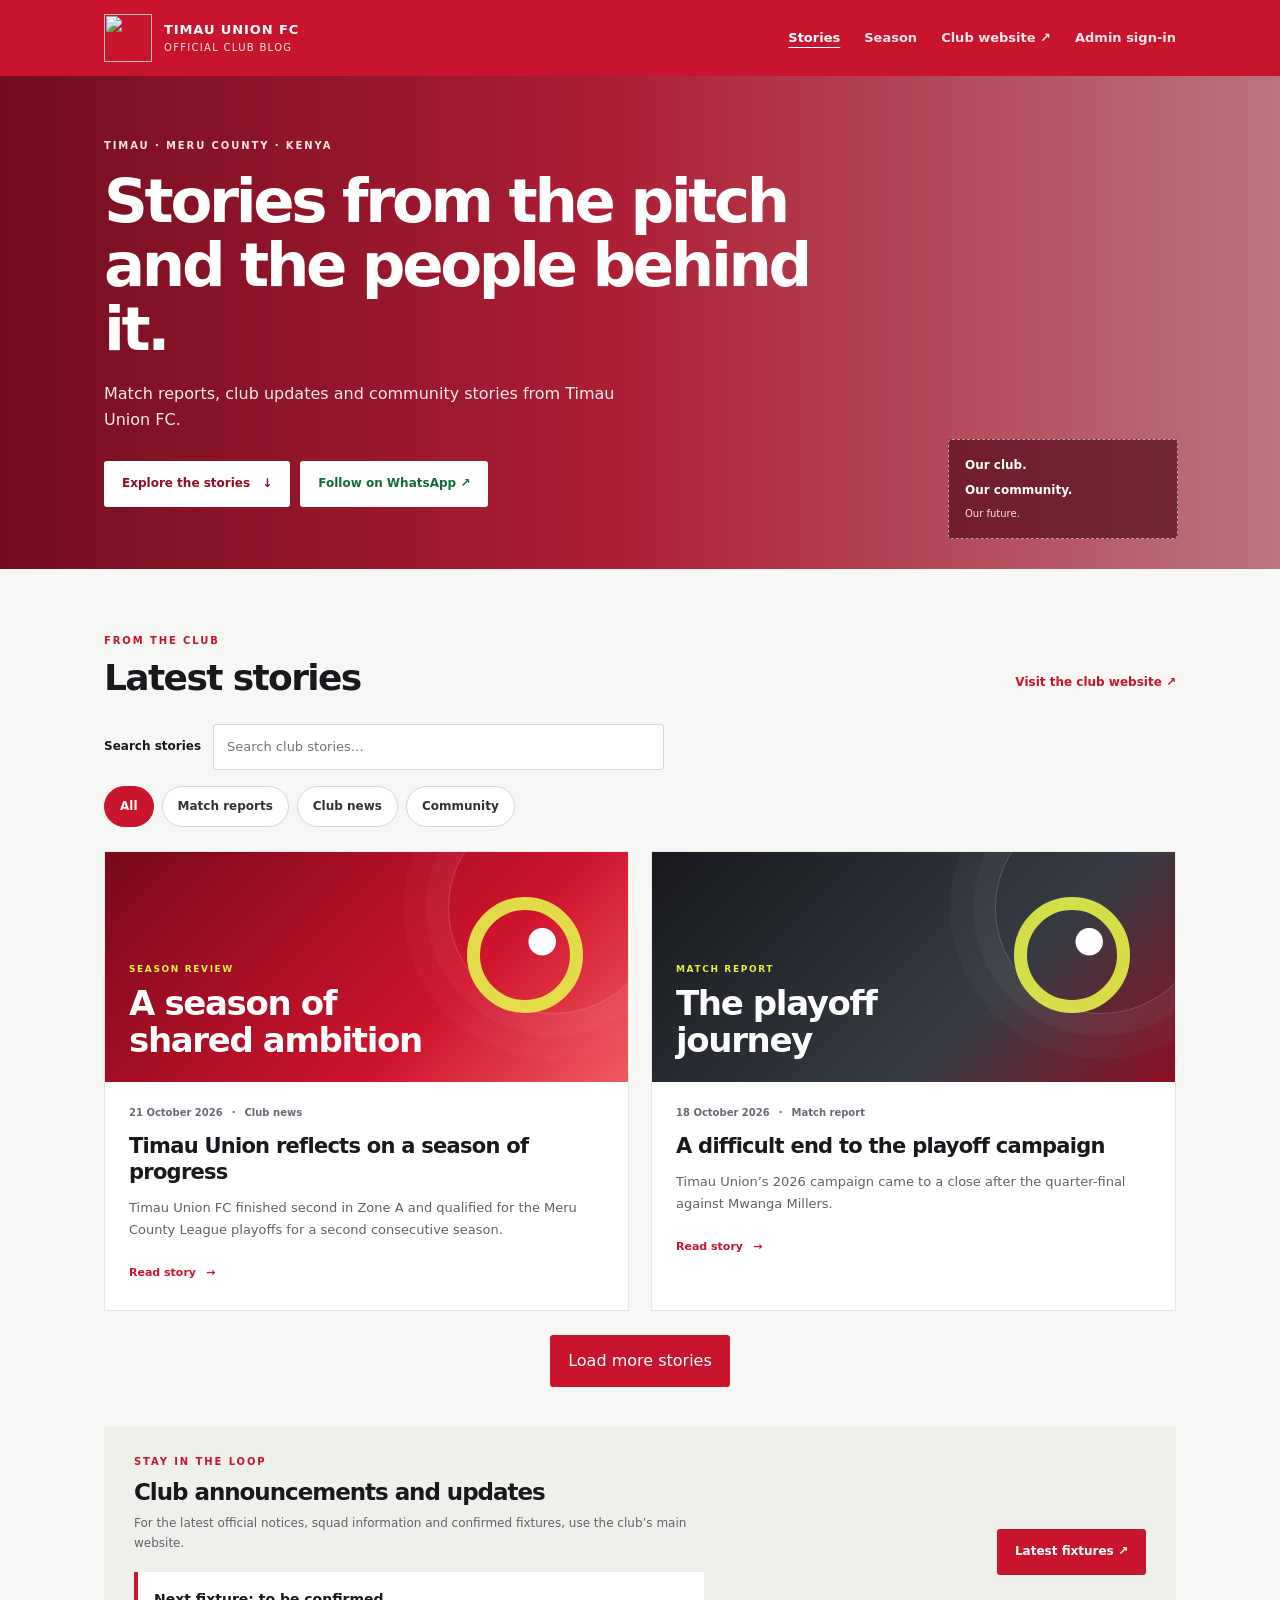
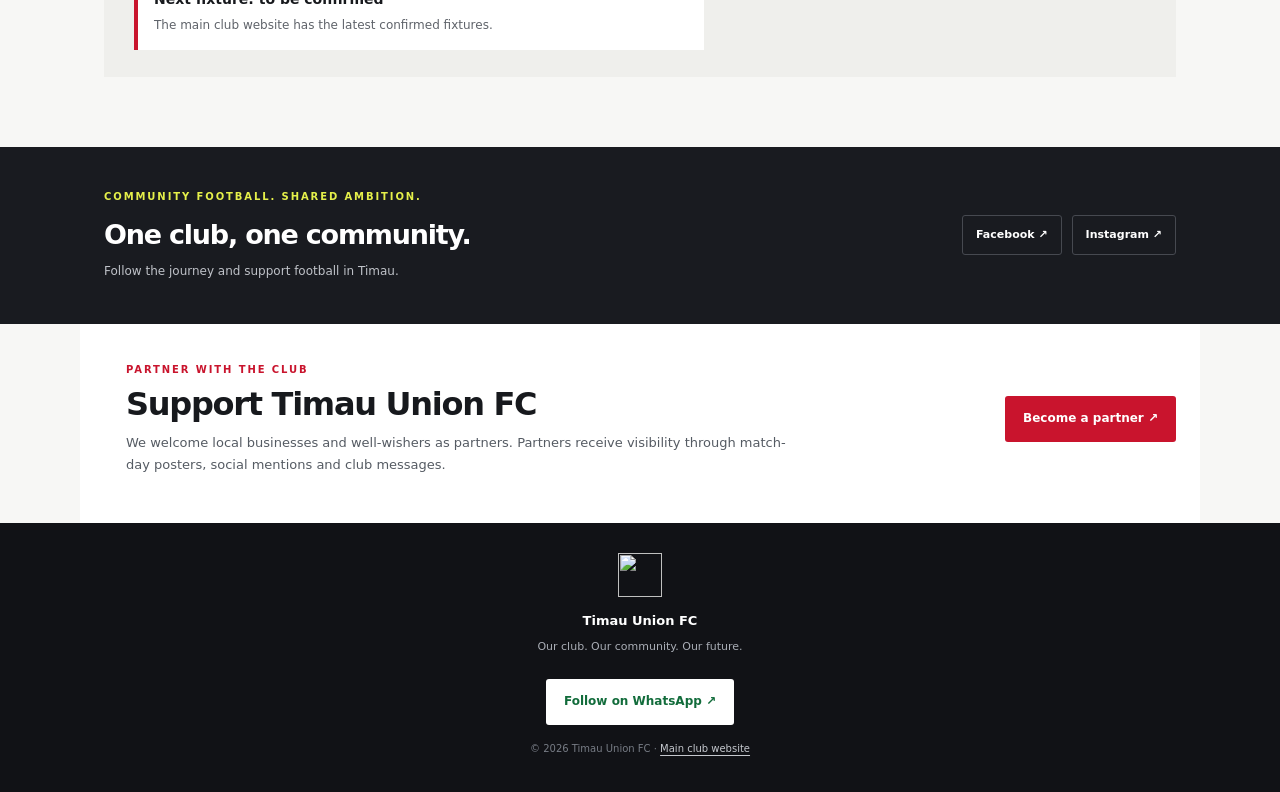
==== index.html @ 10370609 "Add dynamic partner image slot to blog homepage" ====
<!doctype html>
<html lang="en">
<head>
  <meta charset="utf-8">
  <meta name="viewport" content="width=device-width, initial-scale=1">
  <title>Timau Union FC Blog | Our Club. Our Community. Our Future.</title>
  <meta name="description" content="Official Timau Union FC stories, match reports, club news and community updates from Timau, Meru County, Kenya.">
  <meta name="theme-color" content="#c9142d">
  <link rel="canonical" href="https://blog.timauunionfc.co.ke/">
  <link rel="icon" href="https://timauunionfc.co.ke/assets/club-crest.svg" type="image/svg+xml">
  <link rel="stylesheet" href="/assets/styles.css">
  <link rel="stylesheet" href="/assets/blog-content.css">
  <meta property="og:type" content="website">
  <meta property="og:site_name" content="Timau Union FC Blog">
  <meta property="og:title" content="Timau Union FC Blog">
  <meta property="og:description" content="Club stories, match reports and community football from Timau.">
  <meta property="og:url" content="https://blog.timauunionfc.co.ke/">
  <meta property="og:image" content="https://timauunionfc.co.ke/assets/club-crest.svg">
  
  <meta name="twitter:card" content="summary_large_image">
  <meta name="twitter:title" content="Timau Union FC Blog">
  <meta name="twitter:description" content="Our club. Our community. Our future.">
  <meta name="twitter:image" content="https://timauunionfc.co.ke/assets/club-crest.svg">
</head>
<body>
  <a class="skip-link" href="#main">Skip to content</a>
  <header class="site-header">
    <div class="header-inner">
      <a class="brand" href="/" aria-label="Timau Union FC Blog home">
        <img src="https://timauunionfc.co.ke/assets/club-crest.svg" alt="" width="48" height="48">
        <span><strong>TIMAU UNION FC</strong><small>OFFICIAL CLUB BLOG</small></span>
      </a>
      <button class="menu-toggle" type="button" aria-expanded="false" aria-controls="primary-nav">Menu</button>
      <nav id="primary-nav" aria-label="Main navigation">
        <a class="active" href="/">Stories</a>
        <a href="https://timauunionfc.co.ke/season.html">Season</a>
        <a href="https://timauunionfc.co.ke/">Club website ↗</a>
        <a href="/admin.html">Admin sign-in</a>
      </nav>
    </div>
  </header>
  <main id="main">
    <section class="hero">
      <div class="hero-content">
        <p class="eyebrow">TIMAU · MERU COUNTY · KENYA</p>
        <h1>Stories from the pitch and the people behind it.</h1>
        <p class="hero-copy">Match reports, club updates and community stories from Timau Union FC.</p>
        <div class="hero-actions">
          <a class="button button-light" href="#latest-stories">Explore the stories <span aria-hidden="true">↓</span></a>
          <a class="button button-whatsapp" href="https://whatsapp.com/channel/0029VbEVNYh2975I1olyh23K" target="_blank" rel="noopener noreferrer">Follow on WhatsApp ↗</a>
        </div>
      </div>
      <div class="hero-photo-slot" id="hero-photo-slot" aria-label="Timau Union FC homepage photograph"><img id="hero-photo-image" alt="Timau Union FC" hidden><span class="hero-fallback-title">Our club.</span><strong class="hero-fallback-title">Our community.</strong><small class="hero-fallback-title">Our future.</small></div>
    </section>
    <section class="content-section" id="latest-stories">
      <div class="section-heading">
        <div><p class="eyebrow red">FROM THE CLUB</p><h2>Latest stories</h2></div>
        <a class="text-link" href="https://timauunionfc.co.ke/">Visit the club website ↗</a>
      </div>
      <div class="story-search"><label for="story-search">Search stories</label><input id="story-search" type="search" data-story-search placeholder="Search club stories…" autocomplete="off"></div>
      <div class="category-filters" role="group" aria-label="Filter stories by category">
        <button type="button" class="filter-button is-active" data-filter="all" aria-pressed="true">All</button>
        <button type="button" class="filter-button" data-filter="match-reports" aria-pressed="false">Match reports</button>
        <button type="button" class="filter-button" data-filter="club-news" aria-pressed="false">Club news</button>
        <button type="button" class="filter-button" data-filter="community" aria-pressed="false">Community</button>
      </div>
      <p class="filter-empty" hidden>No stories in this category yet.</p>
      <div class="story-grid" id="story-list">
        <article class="story-card featured" data-category="club-news">
          <a class="story-image image-red" href="/stories/season-2026-review/" aria-label="Read the 2026 season review"><span class="image-kicker">SEASON REVIEW</span><span class="image-title">A season of shared ambition</span><span class="image-ball" aria-hidden="true">●</span></a>
          <div class="story-body">
            <p class="story-meta"><time datetime="2026-10-21">21 October 2026</time><span>·</span> Club news</p>
            <h3><a href="/stories/season-2026-review/">Timau Union reflects on a season of progress</a></h3>
            <p>Timau Union FC finished second in Zone A and qualified for the Meru County League playoffs for a second consecutive season.</p>
            <a class="read-link" href="/stories/season-2026-review/">Read story <span aria-hidden="true">→</span></a>
          </div>
        </article>
        <article class="story-card" data-category="match-reports">
          <a class="story-image image-dark" href="/stories/playoff-quarter-final/" aria-label="Read the playoff quarter-final report"><span class="image-kicker">MATCH REPORT</span><span class="image-title">The playoff journey</span><span class="image-ball" aria-hidden="true">●</span></a>
          <div class="story-body">
            <p class="story-meta"><time datetime="2026-10-18">18 October 2026</time><span>·</span> Match report</p>
            <h3><a href="/stories/playoff-quarter-final/">A difficult end to the playoff campaign</a></h3>
            <p>Timau Union’s 2026 campaign came to a close after the quarter-final against Mwanga Millers.</p>
            <a class="read-link" href="/stories/playoff-quarter-final/">Read story <span aria-hidden="true">→</span></a>
          </div>
        </article>
      </div>
      <button class="button button-red load-more" id="load-more" type="button" hidden>Load more stories</button>
      <div class="updates-strip">
        <div><p class="eyebrow">STAY IN THE LOOP</p><h2>Club announcements and updates</h2><p>For the latest official notices, squad information and confirmed fixtures, use the club’s main website.</p><div class="fixture-card" id="next-fixture" aria-live="polite"><strong>Next fixture: to be confirmed</strong><p>Check the main club website for the latest fixtures.</p></div></div>
        <a class="button button-red" href="https://timauunionfc.co.ke/season.html">Latest fixtures ↗</a>
      </div>
    </section>
    <section class="club-banner">
      <div><p class="eyebrow">COMMUNITY FOOTBALL. SHARED AMBITION.</p><h2>One club, one community.</h2><p>Follow the journey and support football in Timau.</p></div>
      <div class="banner-links"><a href="https://www.facebook.com/timauunionfc" rel="noopener noreferrer" target="_blank">Facebook ↗</a><a href="https://www.instagram.com/timauunionfc/" rel="noopener noreferrer" target="_blank">Instagram ↗</a></div>
    </section>
    <section class="support-section" id="support">
      <div class="support-crest"><img id="partner-image" src="https://timauunionfc.co.ke/assets/club-crest.svg" alt="Timau Union FC partner image" width="96" height="96" loading="lazy" hidden></div>
      <div><p class="eyebrow red">PARTNER WITH THE CLUB</p><h2>Support Timau Union FC</h2><p>We welcome local businesses and well-wishers as partners. Partners receive visibility through match-day posters, social mentions and club messages.</p></div>
      <a class="button button-red" href="https://timauunionfc.co.ke/#sponsors">Become a partner ↗</a>
    </section>
  </main>
  <footer class="site-footer">
    <img class="footer-crest" src="https://timauunionfc.co.ke/assets/club-crest.svg" alt="" width="44" height="44" loading="lazy">
    <a class="footer-brand" href="https://timauunionfc.co.ke/">Timau Union FC</a>
    <p>Our club. Our community. Our future.</p>
    <a class="button button-whatsapp" href="https://whatsapp.com/channel/0029VbEVNYh2975I1olyh23K" target="_blank" rel="noopener noreferrer">Follow on WhatsApp ↗</a>
    <small>© <span id="year">2026</span> Timau Union FC · <a href="https://timauunionfc.co.ke/">Main club website</a></small>
  </footer>
  <script src="https://cdn.jsdelivr.net/npm/@supabase/supabase-js@2"></script>
  <script src="/assets/blog-config.js"></script>
  <script src="/assets/brand.js" defer></script>
  <script src="/assets/site.js" defer></script>
  <script src="/assets/blog-content.js" defer></script>
</body>
</html>
---- assets/styles.css ----
:root{--red:#c9142d;--red-dark:#930c20;--ink:#17191d;--muted:#666b75;--paper:#f7f7f5;--line:#e7e7e4;--white:#fff;--lime:#e5f04a;--max:1120px}
*{box-sizing:border-box}html{scroll-behavior:smooth}body{margin:0;background:var(--paper);color:var(--ink);font-family:Inter,system-ui,-apple-system,BlinkMacSystemFont,"Segoe UI",sans-serif;line-height:1.65}a{color:inherit}img{max-width:100%}.skip-link{position:absolute;left:-9999px;top:8px;background:#fff;padding:10px;z-index:99}.skip-link:focus{left:8px}.site-header{background:#fff;border-bottom:1px solid var(--line)}.header-inner{max-width:var(--max);margin:auto;padding:14px 24px;display:flex;align-items:center;justify-content:space-between;gap:24px}.brand{display:flex;align-items:center;gap:12px;text-decoration:none}.brand img{object-fit:contain}.brand span{display:grid;line-height:1.25}.brand strong{font-size:13px;letter-spacing:.07em}.brand small{font-size:10px;color:var(--muted);letter-spacing:.13em;margin-top:4px}.site-header nav{display:flex;align-items:center;gap:24px;font-size:13px;font-weight:700}.site-header nav a{text-decoration:none;color:#555b63}.site-header nav a:hover,.site-header nav a.active{color:var(--red)}.hero{position:relative;overflow:hidden;background:linear-gradient(115deg,#a90d24 0%,#cf142e 58%,#e3293e 100%);color:#fff;min-height:390px;display:flex;align-items:center}.hero-content{position:relative;z-index:2;width:min(var(--max),100%);margin:auto;padding:66px 24px}.eyebrow{font-size:10px;letter-spacing:.19em;font-weight:800;margin:0 0 14px}.hero .eyebrow{color:#ffe4e7}.hero h1{font-size:clamp(36px,6vw,64px);line-height:1.05;letter-spacing:-.055em;max-width:680px;margin:0;font-weight:900}.hero h1 span{color:var(--lime);display:block}.hero-copy{font-size:16px;color:#ffeaed;max-width:510px;margin:20px 0 28px}.button{display:inline-flex;align-items:center;justify-content:center;gap:12px;text-decoration:none;font-size:12px;font-weight:800;padding:13px 18px;border-radius:3px;transition:transform .15s,background .15s}.button:hover{transform:translateY(-2px)}.button-light{background:#fff;color:var(--red-dark)}.button-red{background:var(--red);color:#fff}.hero-mark{position:absolute;right:max(calc((100vw - var(--max))/2 + 20px),5vw);top:50%;transform:translateY(-50%);width:280px;height:280px;border:2px solid #ffffff22;border-radius:50%;display:grid;place-items:center;color:#ffffff18;font-size:150px;font-weight:900;letter-spacing:-.12em}.hero-mark:before,.hero-mark:after{content:"";position:absolute;border:1px solid #ffffff24;border-radius:50%;inset:22px}.hero-mark:after{inset:48px}.hero-mark i{position:absolute;width:34px;height:34px;border:8px solid var(--lime);border-radius:50%;right:38px;top:62px}.content-section{max-width:var(--max);margin:auto;padding:64px 24px 70px}.section-heading{display:flex;align-items:end;justify-content:space-between;gap:20px;margin-bottom:26px}.eyebrow.red{color:var(--red);margin-bottom:7px}.section-heading h2,.updates-strip h2,.club-banner h2{font-size:clamp(25px,3vw,36px);line-height:1.15;letter-spacing:-.045em;margin:0;font-weight:900}.text-link{font-size:12px;font-weight:800;text-decoration:none;color:var(--red);padding-bottom:5px}.story-grid{display:grid;grid-template-columns:1fr 1fr;gap:22px}.story-card{background:#fff;border:1px solid var(--line);min-width:0}.story-image{min-height:230px;display:flex;flex-direction:column;justify-content:flex-end;position:relative;overflow:hidden;padding:24px;color:#fff;text-decoration:none;background:#222}.image-red{background:linear-gradient(135deg,#79091b,#cf142e 65%,#f15a60)}.image-dark{background:linear-gradient(135deg,#17191d,#373b43 65%,#8d1024)}.story-image:before{content:"";position:absolute;width:210px;height:210px;border:1px solid #ffffff30;border-radius:50%;right:-32px;top:-50px;box-shadow:0 0 0 22px #ffffff08,0 0 0 45px #ffffff06}.story-image:after{content:"";position:absolute;width:90px;height:90px;border:13px solid var(--lime);border-radius:50%;right:45px;top:45px;opacity:.9}.image-kicker,.image-title{position:relative;z-index:1}.image-kicker{font-size:9px;letter-spacing:.18em;font-weight:900;color:var(--lime)}.image-title{font-size:clamp(22px,3vw,34px);font-weight:900;line-height:1.08;letter-spacing:-.04em;max-width:320px;margin-top:8px}.image-ball{position:absolute;right:70px;top:69px;z-index:2;color:#fff;font-size:36px;line-height:1}.story-body{padding:23px 24px 25px}.story-meta{display:flex;gap:9px;flex-wrap:wrap;color:var(--muted);font-size:10px;font-weight:700;margin:0 0 11px}.story-body h3{font-size:21px;line-height:1.25;letter-spacing:-.035em;margin:0 0 12px;font-weight:850}.story-body h3 a{text-decoration:none}.story-body h3 a:hover{color:var(--red)}.story-body>p:not(.story-meta){font-size:13px;color:#5d626b;margin:0 0 18px}.read-link{display:inline-flex;gap:10px;align-items:center;font-size:11px;color:var(--red);font-weight:900;text-decoration:none}.updates-strip{margin-top:40px;padding:27px 30px;background:#efefec;display:flex;justify-content:space-between;align-items:center;gap:24px}.updates-strip h2{font-size:23px}.updates-strip p:not(.eyebrow){font-size:12px;color:#5f636a;max-width:600px;margin:9px 0 0}.updates-strip .eyebrow{color:var(--red);margin-bottom:8px}.club-banner{background:#191b20;color:#fff;padding:42px max(calc((100vw - var(--max))/2 + 24px),24px);display:flex;justify-content:space-between;align-items:center;gap:30px}.club-banner .eyebrow{color:var(--lime)}.club-banner h2{font-size:27px}.club-banner p:not(.eyebrow){color:#bfc2c8;font-size:12px;margin-bottom:0}.banner-links{display:flex;gap:10px;flex-wrap:wrap}.banner-links a{border:1px solid #464950;padding:10px 13px;text-decoration:none;font-size:11px;font-weight:800;border-radius:3px}.banner-links a:hover{border-color:var(--lime)}.site-footer{text-align:center;padding:30px 20px 35px;background:#111216;color:#fff}.footer-brand{font-weight:900;text-decoration:none;font-size:13px}.site-footer p{color:#aaaeb6;font-size:11px;margin:4px 0 15px}.site-footer small{color:#777c85;font-size:10px}.site-footer small a{color:#c5c8ce}.article-hero{background:linear-gradient(115deg,#a90d24,#cf142e);color:#fff;padding:56px 24px 60px}.article-hero-inner{max-width:820px;margin:auto}.breadcrumbs{font-size:11px;color:#ffdfe3;margin-bottom:28px}.breadcrumbs a{color:#fff;text-decoration:none}.article-hero h1{font-size:clamp(34px,6vw,58px);line-height:1.06;letter-spacing:-.055em;margin:0 0 20px;font-weight:900}.article-deck{font-size:17px;max-width:720px;color:#ffe8eb;margin:0 0 22px}.article-byline{font-size:11px;color:#ffdfe3;font-weight:700}.article-layout{max-width:1040px;margin:0 auto;padding:42px 24px 64px;display:grid;grid-template-columns:minmax(0,760px) minmax(180px,1fr);gap:44px}.article-content{font-size:16px;line-height:1.85;color:#353941}.article-content h2{font-size:26px;letter-spacing:-.04em;line-height:1.2;color:var(--ink);margin:34px 0 12px}.article-content p{margin:0 0 20px}.article-content .lead{font-size:18px;color:#25282d}.article-content blockquote{margin:28px 0;padding:4px 0 4px 20px;border-left:4px solid var(--red);font-size:19px;font-weight:800;line-height:1.5;color:#24262b}.article-aside{align-self:start;position:sticky;top:20px}.aside-card{padding:18px;background:#fff;border:1px solid var(--line);margin-bottom:14px}.aside-card h3{font-size:13px;margin:0 0 9px}.aside-card p{font-size:11px;color:var(--muted);margin:0 0 13px}.aside-card a{font-size:11px;font-weight:800;color:var(--red);text-decoration:none}.share-links{display:flex;flex-wrap:wrap;gap:8px}.share-links a{display:inline-block;padding:8px 10px;background:#f1f1ef;color:#282a2e;border-radius:2px;font-size:10px}.story-navigation{display:grid;grid-template-columns:1fr 1fr;gap:12px;margin-top:38px}.story-navigation a{background:#fff;border:1px solid var(--line);padding:16px;text-decoration:none}.story-navigation small{display:block;color:var(--muted);font-size:9px;text-transform:uppercase;letter-spacing:.1em}.story-navigation strong{font-size:12px}.related-section{max-width:1040px;margin:0 auto;padding:0 24px 55px}.related-section h2{font-size:23px;letter-spacing:-.04em}.related-card{background:#fff;border:1px solid var(--line);padding:18px;max-width:500px}.related-card a{font-weight:800;text-decoration:none}.related-card p{font-size:12px;color:var(--muted)}@media(max-width:700px){.header-inner{padding:12px 16px;gap:12px}.brand img{width:40px;height:40px}.brand strong{font-size:11px}.brand small{font-size:8px}.site-header nav{gap:12px;font-size:11px}.site-header nav a:nth-child(2){display:none}.hero{min-height:360px}.hero-content{padding:58px 20px}.hero-mark{right:-90px;width:230px;height:230px;opacity:.55}.hero h1{font-size:clamp(37px,11vw,54px);max-width:510px}.hero-copy{font-size:14px;max-width:430px}.content-section{padding:43px 16px 48px}.section-heading{align-items:start}.section-heading h2{font-size:29px}.text-link{max-width:115px;text-align:right}.story-grid{grid-template-columns:1fr;gap:16px}.story-image{min-height:205px}.story-body{padding:20px}.updates-strip{padding:22px;align-items:start;flex-direction:column}.club-banner{padding:32px 20px;align-items:start;flex-direction:column}.article-hero{padding:36px 20px 42px}.article-hero h1{font-size:clamp(34px,10vw,48px)}.article-deck{font-size:15px}.article-layout{display:block;padding:30px 20px 44px}.article-content{font-size:15px}.article-content h2{font-size:24px}.article-aside{position:static;margin-top:30px}.story-navigation{grid-template-columns:1fr}.related-section{padding:0 20px 40px}}@media(prefers-reduced-motion:reduce){html{scroll-behavior:auto}*,*:before,*:after{transition:none!important}}

/* Blog homepage enhancements: lightweight, responsive and keyboard accessible. */
:focus-visible{outline:3px solid #f3e94b;outline-offset:3px}
.site-header{background:var(--red);color:#fff;border-bottom:0}.site-header nav a,.brand small{color:#ffe5e8}.site-header nav a:hover,.site-header nav a.active{color:#fff;text-decoration:underline;text-underline-offset:5px}.brand strong{color:#fff}.menu-toggle{display:none;border:1px solid #ffffff80;background:transparent;color:#fff;padding:9px 12px;font:inherit;font-size:12px;font-weight:800;border-radius:3px}
.hero{background-image:linear-gradient(90deg,rgba(112,5,24,.97) 0%,rgba(166,9,34,.91) 48%,rgba(139,8,29,.55) 100%),url('/assets/hero-matchday.jpg');background-position:center;background-size:cover}.hero-content{max-width:var(--max);padding-top:62px;padding-bottom:62px}.hero h1{max-width:760px;font-size:clamp(34px,5.2vw,61px)}.hero-copy{max-width:560px}.hero-actions{display:flex;flex-wrap:wrap;gap:10px}.button-whatsapp{background:#fff;color:#126c3b}.hero-photo-slot{display:none}
.category-filters{display:flex;flex-wrap:wrap;gap:8px;margin:0 0 24px}.filter-button{border:1px solid #d7d7d2;background:#fff;color:#303238;padding:10px 15px;border-radius:999px;font:inherit;font-size:12px;font-weight:800;cursor:pointer}.filter-button:hover{border-color:var(--red);color:var(--red)}.filter-button.is-active{background:var(--red);border-color:var(--red);color:#fff}.filter-empty{padding:18px;background:#fff;border:1px dashed #c9c9c3;color:#555b63;font-size:13px}.load-more{display:flex;margin:24px auto 0;border:0;cursor:pointer;font:inherit}.fixture-card{background:#fff;border-left:4px solid var(--red);padding:14px 16px;margin-top:18px;max-width:570px}.fixture-card strong{font-size:14px}.fixture-card p{margin:4px 0 0!important}.support-section{max-width:var(--max);margin:0 auto;padding:38px 24px 48px;display:grid;grid-template-columns:auto minmax(0,1fr) auto;align-items:center;gap:22px;background:#fff}.support-crest img{object-fit:contain}.support-section h2{font-size:clamp(24px,3vw,32px);line-height:1.15;letter-spacing:-.04em;margin:0}.support-section p:not(.eyebrow){font-size:13px;color:#555b63;max-width:680px;margin:10px 0 0}.support-section .eyebrow{margin-bottom:7px}.footer-crest{display:block;object-fit:contain;margin:0 auto 10px}.site-footer .button{margin:8px auto 16px}.site-footer small{display:block}.site-footer small a{text-underline-offset:3px}
@media(max-width:700px){.header-inner{position:relative;flex-wrap:wrap}.menu-toggle{display:block;margin-left:auto}.site-header nav{display:none;width:100%;flex-direction:column;align-items:stretch;gap:0;padding-top:6px}.site-header nav.is-open{display:flex}.site-header nav a{padding:11px 2px;border-top:1px solid #ffffff30}.site-header nav a:nth-child(2){display:block}.hero{min-height:0;background-position:58% center}.hero-content{padding:47px 18px 44px}.hero h1{font-size:clamp(34px,9.6vw,43px);line-height:1.08;max-width:100%;overflow-wrap:break-word}.hero-copy{font-size:14px}.hero-actions{align-items:stretch;flex-direction:column;max-width:280px}.hero-actions .button{width:100%}.category-filters{gap:7px}.filter-button{padding:9px 11px;font-size:11px}.support-section{margin:0;padding:30px 18px;grid-template-columns:48px minmax(0,1fr);gap:14px}.support-crest img{width:46px;height:46px}.support-section .button{grid-column:1/-1;justify-self:start}.updates-strip .button{max-width:100%}.site-footer{padding:28px 16px 32px}}
@media(min-width:701px) and (max-width:900px){.hero-mark{opacity:.35}.site-header nav{gap:14px}}
@media(prefers-reduced-motion:reduce){.button:hover{transform:none}}

.story-search{display:flex;align-items:center;gap:12px;margin:0 0 16px;max-width:560px}.story-search label{font-size:12px;font-weight:800;white-space:nowrap}.story-search input{min-width:0;flex:1;padding:11px 13px;border:1px solid #d7d7d2;border-radius:3px;font:inherit;font-size:13px;background:#fff;color:var(--ink)}.story-search input:focus-visible{outline:3px solid var(--red);outline-offset:2px}.story-card[hidden]{display:none}@media(max-width:420px){.story-search{align-items:stretch;flex-direction:column;gap:5px}.story-search input{width:100%}}

.hero-photo-slot{display:flex;position:absolute;right:max(calc((100vw - var(--max))/2 + 22px),4vw);bottom:30px;z-index:2;flex-direction:column;justify-content:center;gap:5px;width:230px;min-height:96px;padding:16px;border:1px dashed #ffffff90;border-radius:4px;background:#4f0716a8;color:#fff;font-size:12px;font-weight:800}.hero-photo-slot small{font-size:10px;font-weight:500;color:#ffe0e5}@media(max-width:700px){.hero-photo-slot{position:relative;right:auto;bottom:auto;width:auto;min-height:0;margin:0 18px 24px;display:flex}.hero{display:block}.hero-content{padding-bottom:24px}}
---- assets/blog-content.css ----
.story-card-photo{position:absolute;inset:0;width:100%;height:100%;object-fit:cover;opacity:.48}.story-image .image-kicker,.story-image .image-title{z-index:2}.homepage-announcements{display:grid;gap:10px;margin-top:16px}.homepage-announcement,.active-sponsor{background:#fff;border:1px solid var(--line);padding:16px}.homepage-announcement h3,.active-sponsor h3{font-size:16px;line-height:1.3;margin:0 0 6px}.homepage-announcement p,.active-sponsor p{font-size:13px;margin:0 0 8px}.active-sponsors{grid-column:1/-1;display:flex;gap:12px;flex-wrap:wrap;margin-top:18px}.active-sponsors>.eyebrow{width:100%;margin:0}.active-sponsor{flex:1 1 220px;min-width:0}.sponsor-content-image{width:100%;max-height:140px;object-fit:contain;margin-bottom:10px}.dynamic-story-image{display:block;width:100%;max-height:520px;object-fit:cover;margin:0 0 28px}.story-share{display:flex;gap:16px;flex-wrap:wrap;margin:22px 0}.story-share a{font-size:12px;font-weight:800;color:var(--red)}@media(max-width:600px){.story-card-photo{opacity:.38}.active-sponsors{display:grid}.active-sponsor{min-width:0}}
.hero-photo-slot.has-photo{border:0;background:#1b1b1b;padding:0;overflow:hidden;box-shadow:0 12px 35px #5d071b55}
.hero-photo-slot.has-photo #hero-photo-image{display:block;position:absolute;inset:0;width:100%;height:100%;max-width:none;object-fit:cover;opacity:1}
.hero-photo-slot.has-photo:after{content:"";position:absolute;inset:0;background:linear-gradient(0deg,#10111699,transparent 65%);pointer-events:none}
.hero-photo-slot.has-photo .hero-fallback-title{display:none}
.hero-photo-slot.has-photo{min-height:190px;width:270px}
.library-thumb{width:100%;height:100px;max-height:100px;object-fit:cover;border-radius:3px;background:#f2f2f0}
@media(max-width:700px){.hero-photo-slot.has-photo{width:auto;min-height:190px;margin:0 18px 24px}.hero-photo-slot.has-photo #hero-photo-image{min-height:190px}}

.story-share{border-top:1px solid var(--line);padding-top:22px;margin:34px 0}
.story-share h2{font-size:18px;line-height:1.3;margin:0 0 14px;color:var(--ink)}
.story-share-links{display:flex;align-items:center;flex-wrap:wrap;gap:12px}
.story-share-links .share-icon{display:inline-flex;align-items:center;justify-content:center;width:46px;height:46px;padding:0;border:1px solid var(--line);border-radius:50%;background:#fff;color:var(--ink);text-decoration:none;cursor:pointer;box-shadow:0 2px 8px #17191d0a;transition:transform .16s ease,background .16s ease,color .16s ease,border-color .16s ease}
.story-share-links .share-icon svg{display:block;width:21px;height:21px;fill:currentColor}
.story-share-links .share-whatsapp svg{width:23px;height:23px;fill:none;stroke:currentColor;stroke-width:1.55;stroke-linecap:round;stroke-linejoin:round}
.story-share-links .share-x svg{width:19px;height:19px}
.story-share-links .share-facebook svg{width:22px;height:22px}
.story-share-links .share-link svg{fill:none;stroke:currentColor;stroke-width:1.8;stroke-linecap:round;stroke-linejoin:round}
.story-share-links .share-icon:hover{transform:translateY(-2px);background:var(--red);border-color:var(--red);color:#fff}
.story-share-links .share-icon:focus-visible{outline:3px solid var(--lime);outline-offset:3px}
.share-copy-status{font-size:12px;color:var(--muted);min-height:1.5em}
@media(max-width:600px){.story-share-links{gap:10px}.story-share-links .share-icon{width:44px;height:44px}}
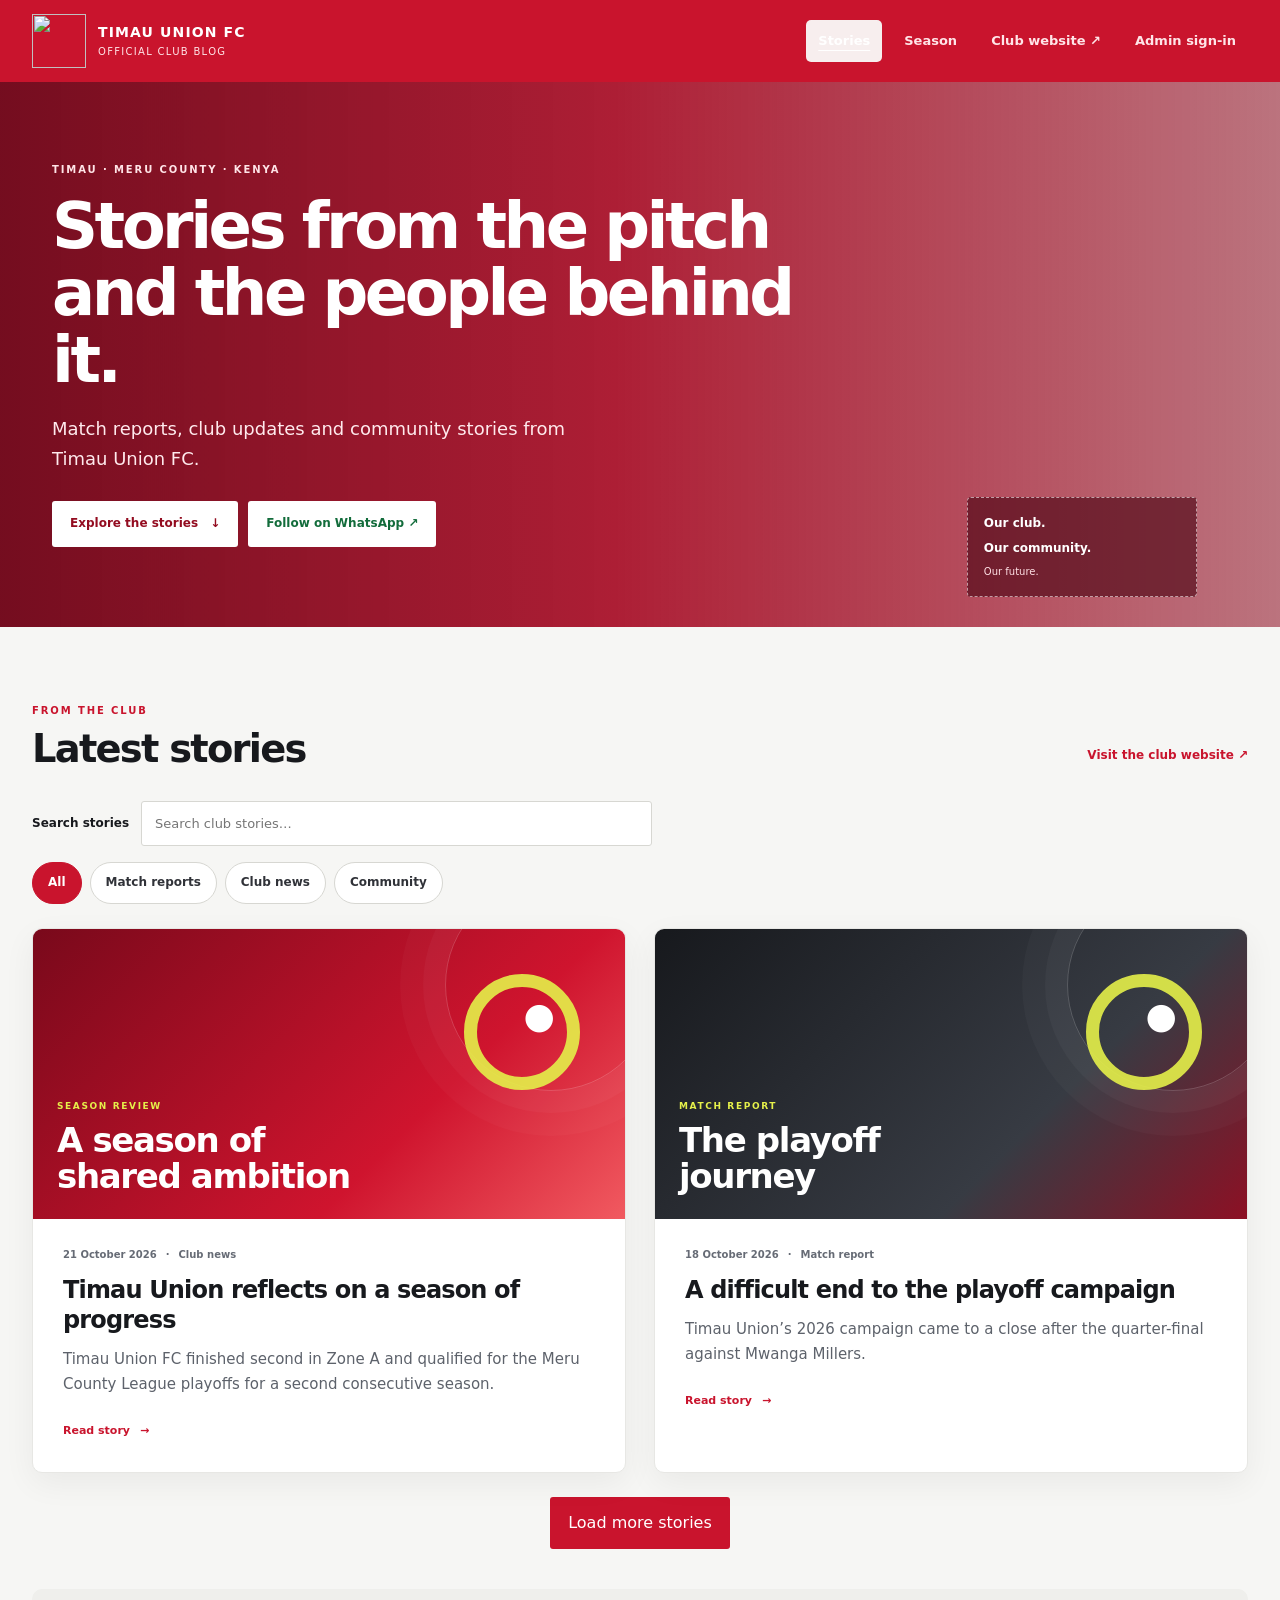
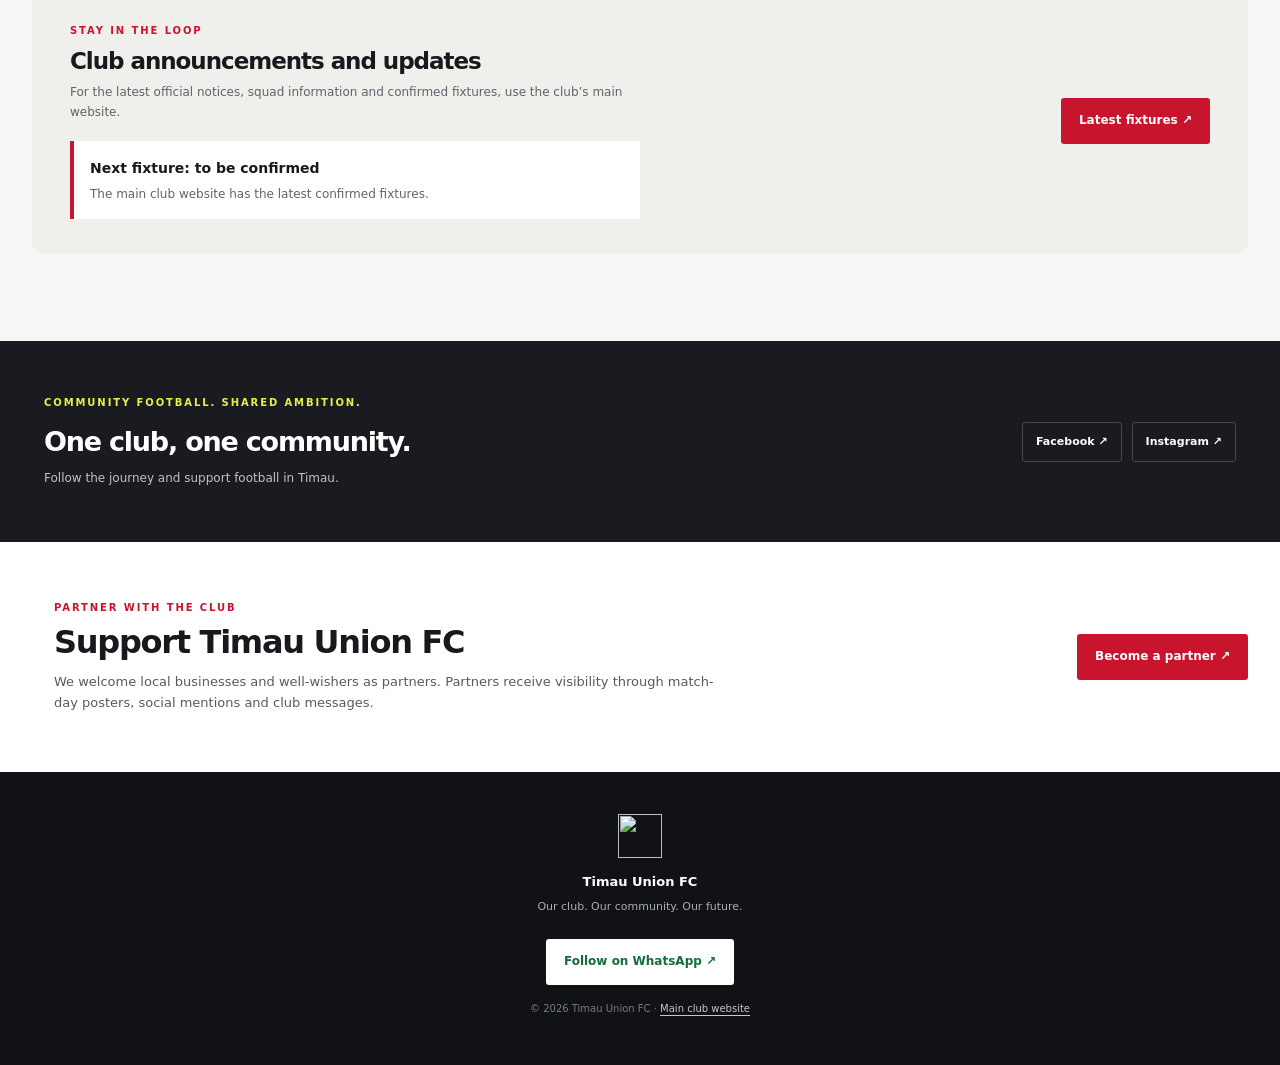
==== commit 975521a7: "Load desktop editorial polish on blog homepage" ====
--- a/index.html
+++ b/index.html
@@ -7,27 +7,28 @@
   <meta name="description" content="Official Timau Union FC stories, match reports, club news and community updates from Timau, Meru County, Kenya.">
   <meta name="theme-color" content="#c9142d">
   <link rel="canonical" href="https://blog.timauunionfc.co.ke/">
-  <link rel="icon" href="https://timauunionfc.co.ke/assets/club-crest.svg" type="image/svg+xml">
+  <link rel="icon" href="https://timauunionfc.co.ke/assets/club-crest.jpg" type="image/jpeg">
   <link rel="stylesheet" href="/assets/styles.css">
   <link rel="stylesheet" href="/assets/blog-content.css">
+  <link rel="stylesheet" href="/assets/desktop-polish.css?v=20261026-editorial-desktop">
   <meta property="og:type" content="website">
   <meta property="og:site_name" content="Timau Union FC Blog">
   <meta property="og:title" content="Timau Union FC Blog">
   <meta property="og:description" content="Club stories, match reports and community football from Timau.">
   <meta property="og:url" content="https://blog.timauunionfc.co.ke/">
-  <meta property="og:image" content="https://timauunionfc.co.ke/assets/club-crest.svg">
+  <meta property="og:image" content="https://timauunionfc.co.ke/assets/club-crest.jpg">
   
   <meta name="twitter:card" content="summary_large_image">
   <meta name="twitter:title" content="Timau Union FC Blog">
   <meta name="twitter:description" content="Our club. Our community. Our future.">
-  <meta name="twitter:image" content="https://timauunionfc.co.ke/assets/club-crest.svg">
+  <meta name="twitter:image" content="https://timauunionfc.co.ke/assets/club-crest.jpg">
 </head>
 <body>
   <a class="skip-link" href="#main">Skip to content</a>
   <header class="site-header">
     <div class="header-inner">
       <a class="brand" href="/" aria-label="Timau Union FC Blog home">
-        <img src="https://timauunionfc.co.ke/assets/club-crest.svg" alt="" width="48" height="48">
+        <img src="https://timauunionfc.co.ke/assets/club-crest.jpg" alt="" width="48" height="48">
         <span><strong>TIMAU UNION FC</strong><small>OFFICIAL CLUB BLOG</small></span>
       </a>
       <button class="menu-toggle" type="button" aria-expanded="false" aria-controls="primary-nav">Menu</button>
@@ -87,7 +88,7 @@
       </div>
       <button class="button button-red load-more" id="load-more" type="button" hidden>Load more stories</button>
       <div class="updates-strip">
-        <div><p class="eyebrow">STAY IN THE LOOP</p><h2>Club announcements and updates</h2><p>For the latest official notices, squad information and confirmed fixtures, use the club’s main website.</p><div class="fixture-card" id="next-fixture" aria-live="polite"><strong>Next fixture: to be confirmed</strong><p>Check the main club website for the latest fixtures.</p></div></div>
+        <div><p class="eyebrow">STAY IN THE LOOP</p><h2>Club announcements and updates</h2><p>For the latest official notices, squad information and confirmed fixtures, use the club’s main website.</p><div class="fixture-card" id="next-fixture" aria-live="polite"><strong>Next Fixture: to be confirmed</strong></div></div>
         <a class="button button-red" href="https://timauunionfc.co.ke/season.html">Latest fixtures ↗</a>
       </div>
     </section>
@@ -96,13 +97,13 @@
       <div class="banner-links"><a href="https://www.facebook.com/timauunionfc" rel="noopener noreferrer" target="_blank">Facebook ↗</a><a href="https://www.instagram.com/timauunionfc/" rel="noopener noreferrer" target="_blank">Instagram ↗</a></div>
     </section>
     <section class="support-section" id="support">
-      <div class="support-crest"><img id="partner-image" src="https://timauunionfc.co.ke/assets/club-crest.svg" alt="Timau Union FC partner image" width="96" height="96" loading="lazy" hidden></div>
+      <div class="support-crest"><img id="partner-image" src="https://timauunionfc.co.ke/assets/club-crest.jpg" alt="Timau Union FC partner image" width="96" height="96" loading="lazy" hidden></div>
       <div><p class="eyebrow red">PARTNER WITH THE CLUB</p><h2>Support Timau Union FC</h2><p>We welcome local businesses and well-wishers as partners. Partners receive visibility through match-day posters, social mentions and club messages.</p></div>
-      <a class="button button-red" href="https://timauunionfc.co.ke/#sponsors">Become a partner ↗</a>
+      <a class="button button-red" href="https://timauunionfc.co.ke/partnership.html">Become a partner ↗</a>
     </section>
   </main>
   <footer class="site-footer">
-    <img class="footer-crest" src="https://timauunionfc.co.ke/assets/club-crest.svg" alt="" width="44" height="44" loading="lazy">
+    <img class="footer-crest" src="https://timauunionfc.co.ke/assets/club-crest.jpg" alt="" width="44" height="44" loading="lazy">
     <a class="footer-brand" href="https://timauunionfc.co.ke/">Timau Union FC</a>
     <p>Our club. Our community. Our future.</p>
     <a class="button button-whatsapp" href="https://whatsapp.com/channel/0029VbEVNYh2975I1olyh23K" target="_blank" rel="noopener noreferrer">Follow on WhatsApp ↗</a>
--- a/assets/desktop-polish.css
+++ b/assets/desktop-polish.css
@@ -0,0 +1,61 @@
+/* Editorial desktop layout polish: centered canvas, generous whitespace, clear story hierarchy. */
+:root { --max: 1240px; --desktop-gutter: 32px; }
+body { background: #f6f6f4; }
+.site-header { position: relative; z-index: 20; }
+.header-inner { max-width: 1304px; padding: 14px 32px; min-height: 82px; }
+.brand img { width: 54px; height: 54px; }
+.brand strong { font-size: 14px; letter-spacing: .08em; }
+.site-header nav { gap: 10px; }
+.site-header nav a { padding: 10px 12px; border-radius: 5px; white-space: nowrap; }
+.site-header nav a:hover, .site-header nav a.active { background: #f7eeee; }
+.hero { min-height: 440px; }
+.hero-content { padding: 80px 32px; }
+.hero h1 { max-width: 780px; font-size: clamp(46px, 5vw, 72px); }
+.hero-copy { font-size: 18px; line-height: 1.65; }
+.hero-photo-slot { flex: 0 0 310px; margin-right: max(32px, calc((100vw - 1240px) / 2)); }
+.content-section { max-width: 1304px; padding: 76px 32px 88px; }
+.section-heading { margin-bottom: 30px; }
+.section-heading h2 { font-size: clamp(30px, 3vw, 42px); }
+.story-search { max-width: 620px; }
+.story-grid { grid-template-columns: repeat(2, minmax(0, 1fr)); gap: 28px; }
+.story-card { border-radius: 10px; overflow: hidden; box-shadow: 0 10px 32px rgba(17,19,23,.055); transition: transform .18s ease, box-shadow .18s ease; }
+.story-card:hover { transform: translateY(-3px); box-shadow: 0 16px 38px rgba(17,19,23,.1); }
+.story-image { min-height: 290px; }
+.story-body { padding: 28px 30px 30px; }
+.story-body h3 { font-size: 24px; }
+.story-body > p:not(.story-meta) { font-size: 15px; line-height: 1.7; }
+.updates-strip { padding: 34px 38px; border-radius: 10px; }
+.club-banner { padding-top: 54px; padding-bottom: 54px; }
+.support-section { max-width: 1304px; margin: 0 auto; padding: 58px 32px; }
+.site-footer { padding: 42px 24px 48px; }
+.article-hero { padding: 72px 32px 78px; }
+.article-hero-inner { max-width: 900px; }
+.article-layout { max-width: 900px; padding: 48px 32px 80px; margin: 0 auto; }
+.article-content { font-size: 18px; line-height: 1.85; }
+@media (min-width: 1500px) { .hero-content { padding-left: 0; } }
+@media (max-width: 900px) {
+  .header-inner { padding: 12px 20px; }
+  .hero { min-height: 0; flex-direction: column; align-items: stretch; }
+  .hero-content { padding: 54px 24px 28px; }
+  .hero-photo-slot, .hero-photo-slot.has-photo { width: auto; flex: initial; margin: 0 24px 28px; }
+  .content-section { padding: 56px 24px 64px; }
+  .site-header nav { gap: 2px; }
+}
+@media (max-width: 600px) {
+  .header-inner { padding: 10px 16px; gap: 12px; }
+  .brand img { width: 44px; height: 44px; }
+  .brand strong { font-size: 12px; }
+  .brand small { font-size: 9px; }
+  .hero h1 { font-size: clamp(36px, 10vw, 50px); }
+  .hero-content { padding: 42px 20px 24px; }
+  .content-section { padding: 44px 16px 52px; }
+  .story-grid { grid-template-columns: 1fr; gap: 18px; }
+  .story-image { min-height: 220px; }
+  .story-body { padding: 20px; }
+  .updates-strip { align-items: flex-start; flex-direction: column; padding: 22px; }
+  .club-banner { align-items: flex-start; flex-direction: column; padding: 34px 20px; }
+  .support-section { padding: 38px 20px; }
+  .article-hero { padding: 42px 20px 48px; }
+  .article-layout { padding: 32px 20px 56px; }
+}
+@media (prefers-reduced-motion: reduce) { .story-card { transition: none; } .story-card:hover { transform: none; } }
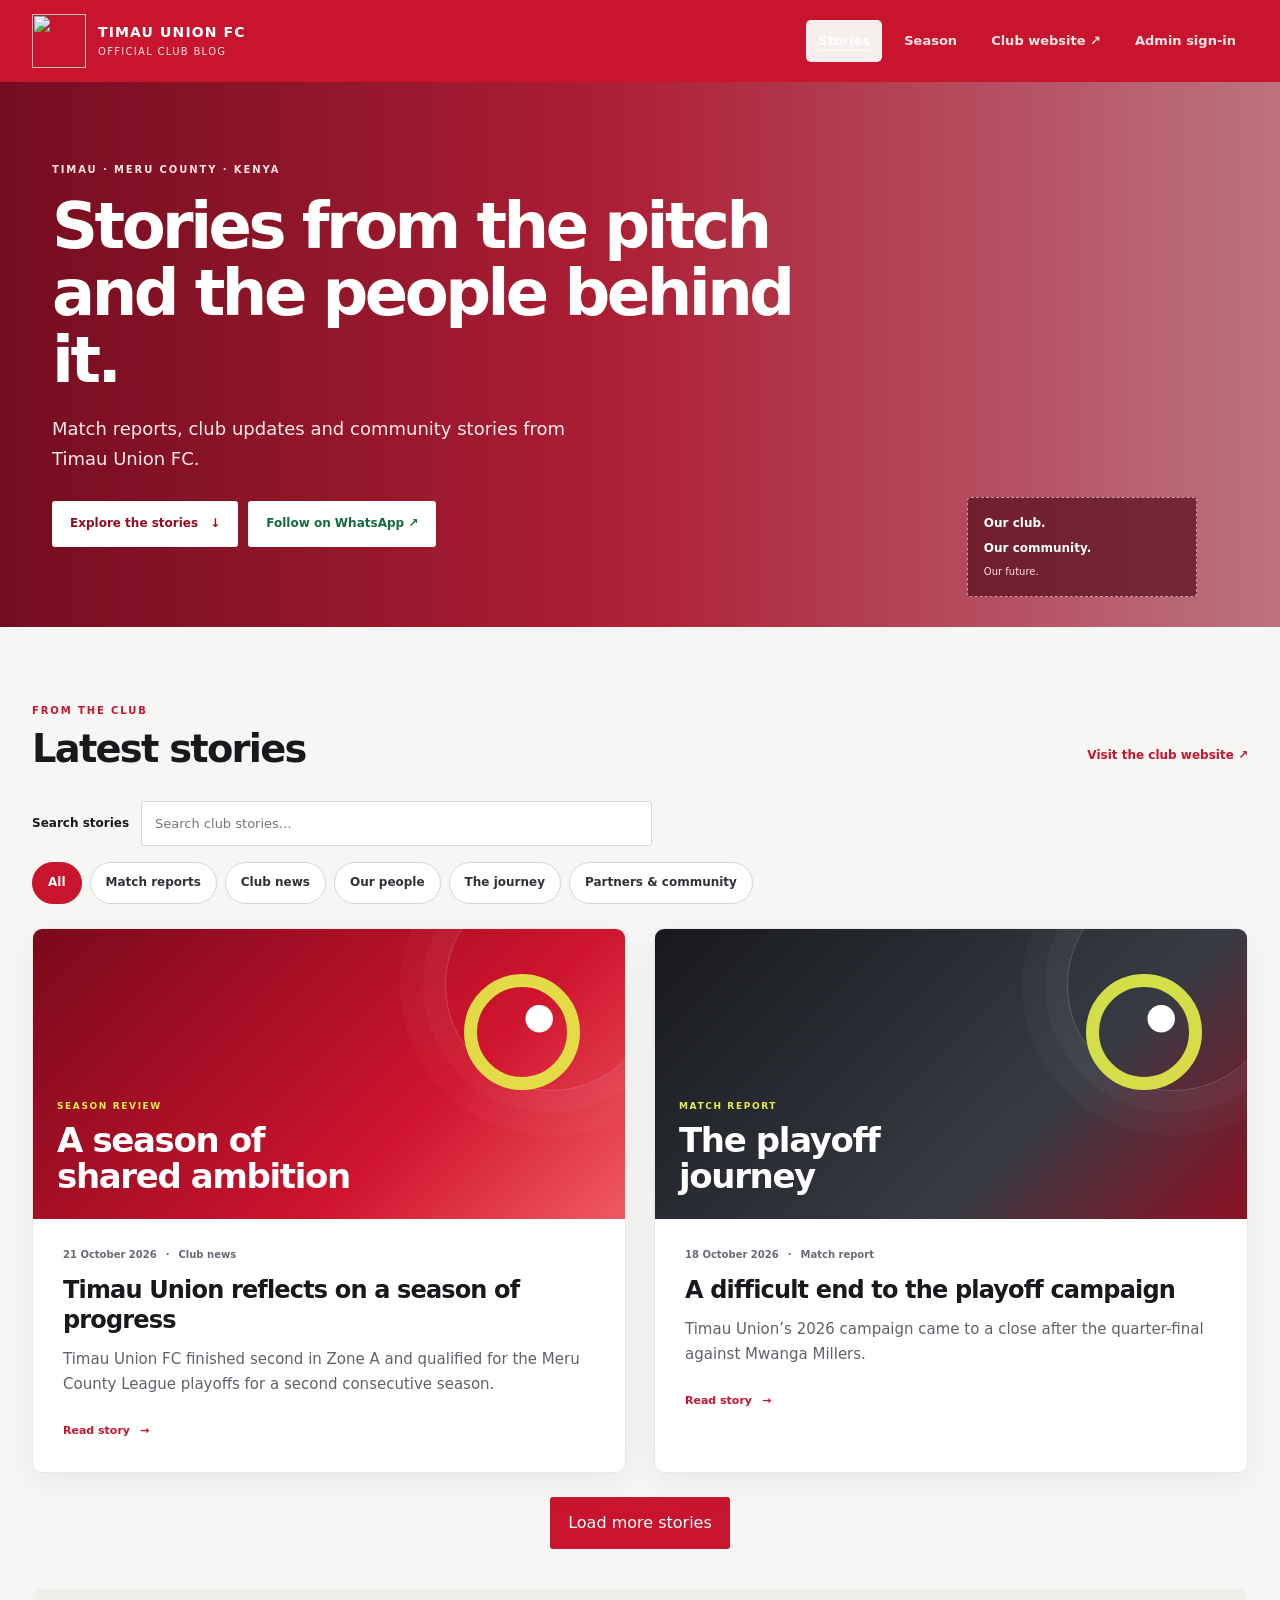
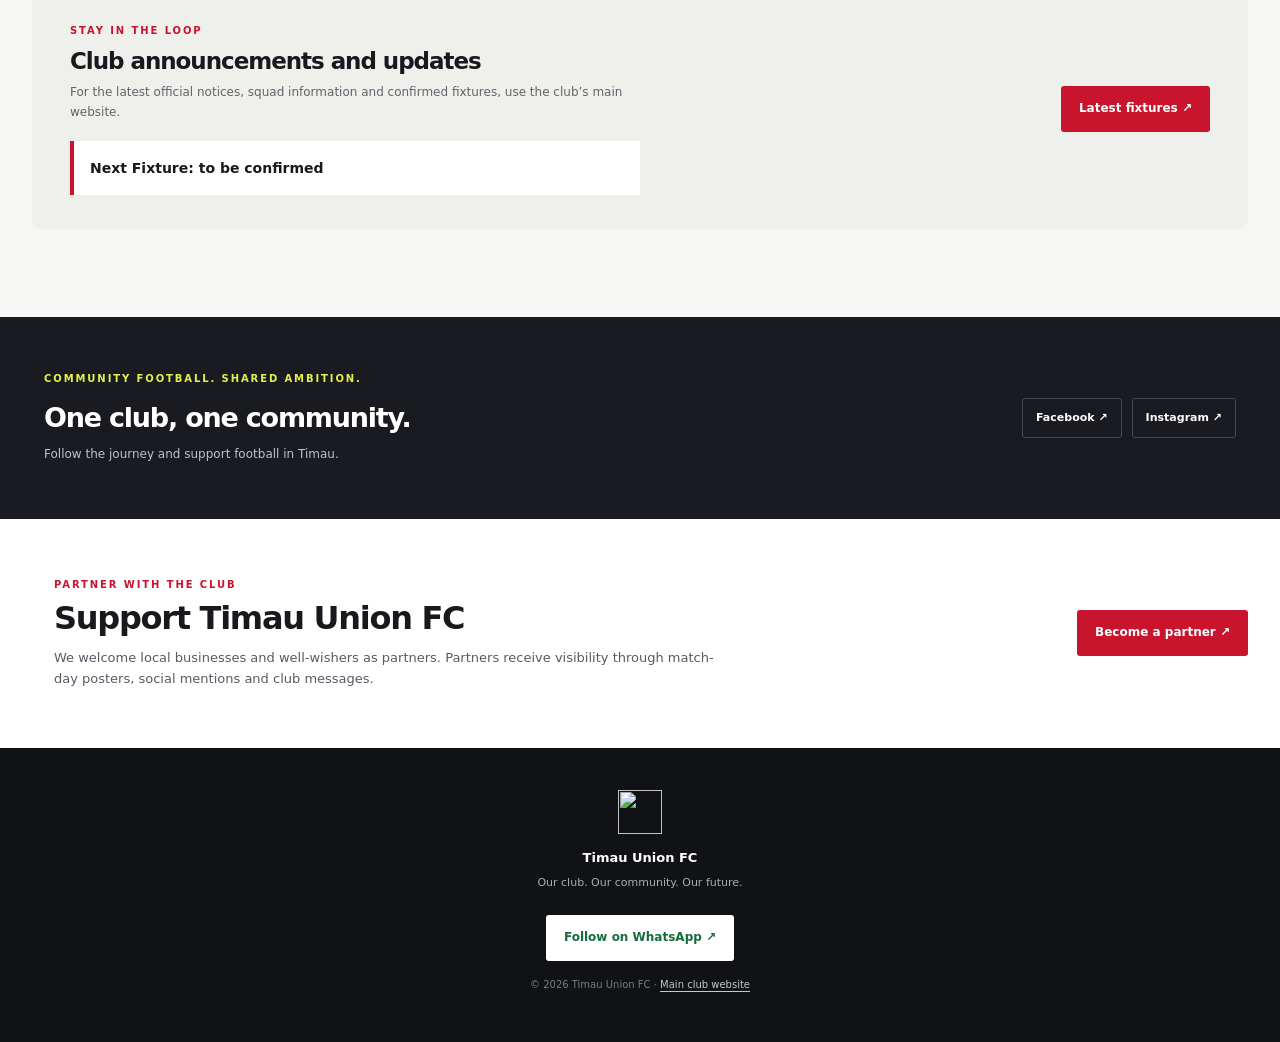
==== commit 67485448: "Expand club newsroom editorial categories" ====
--- a/index.html
+++ b/index.html
@@ -51,7 +51,7 @@
           <a class="button button-whatsapp" href="https://whatsapp.com/channel/0029VbEVNYh2975I1olyh23K" target="_blank" rel="noopener noreferrer">Follow on WhatsApp ↗</a>
         </div>
       </div>
-      <div class="hero-photo-slot" id="hero-photo-slot" aria-label="Timau Union FC homepage photograph"><img id="hero-photo-image" alt="Timau Union FC" hidden><span class="hero-fallback-title">Our club.</span><strong class="hero-fallback-title">Our community.</strong><small class="hero-fallback-title">Our future.</small></div>
+      <div class="hero-photo-slot" id="hero-photo-slot" aria-label="Timau Union FC homepage photograph"><img id="hero-photo-image" alt="Timau Union FC club photography" hidden><span class="hero-fallback-title">Our club.</span><strong class="hero-fallback-title">Our community.</strong><small class="hero-fallback-title">Our future.</small></div>
     </section>
     <section class="content-section" id="latest-stories">
       <div class="section-heading">
@@ -63,7 +63,9 @@
         <button type="button" class="filter-button is-active" data-filter="all" aria-pressed="true">All</button>
         <button type="button" class="filter-button" data-filter="match-reports" aria-pressed="false">Match reports</button>
         <button type="button" class="filter-button" data-filter="club-news" aria-pressed="false">Club news</button>
-        <button type="button" class="filter-button" data-filter="community" aria-pressed="false">Community</button>
+        <button type="button" class="filter-button" data-filter="community" aria-pressed="false">Our people</button>
+        <button type="button" class="filter-button" data-filter="the-journey" aria-pressed="false">The journey</button>
+        <button type="button" class="filter-button" data-filter="partners-community" aria-pressed="false">Partners &amp; community</button>
       </div>
       <p class="filter-empty" hidden>No stories in this category yet.</p>
       <div class="story-grid" id="story-list">
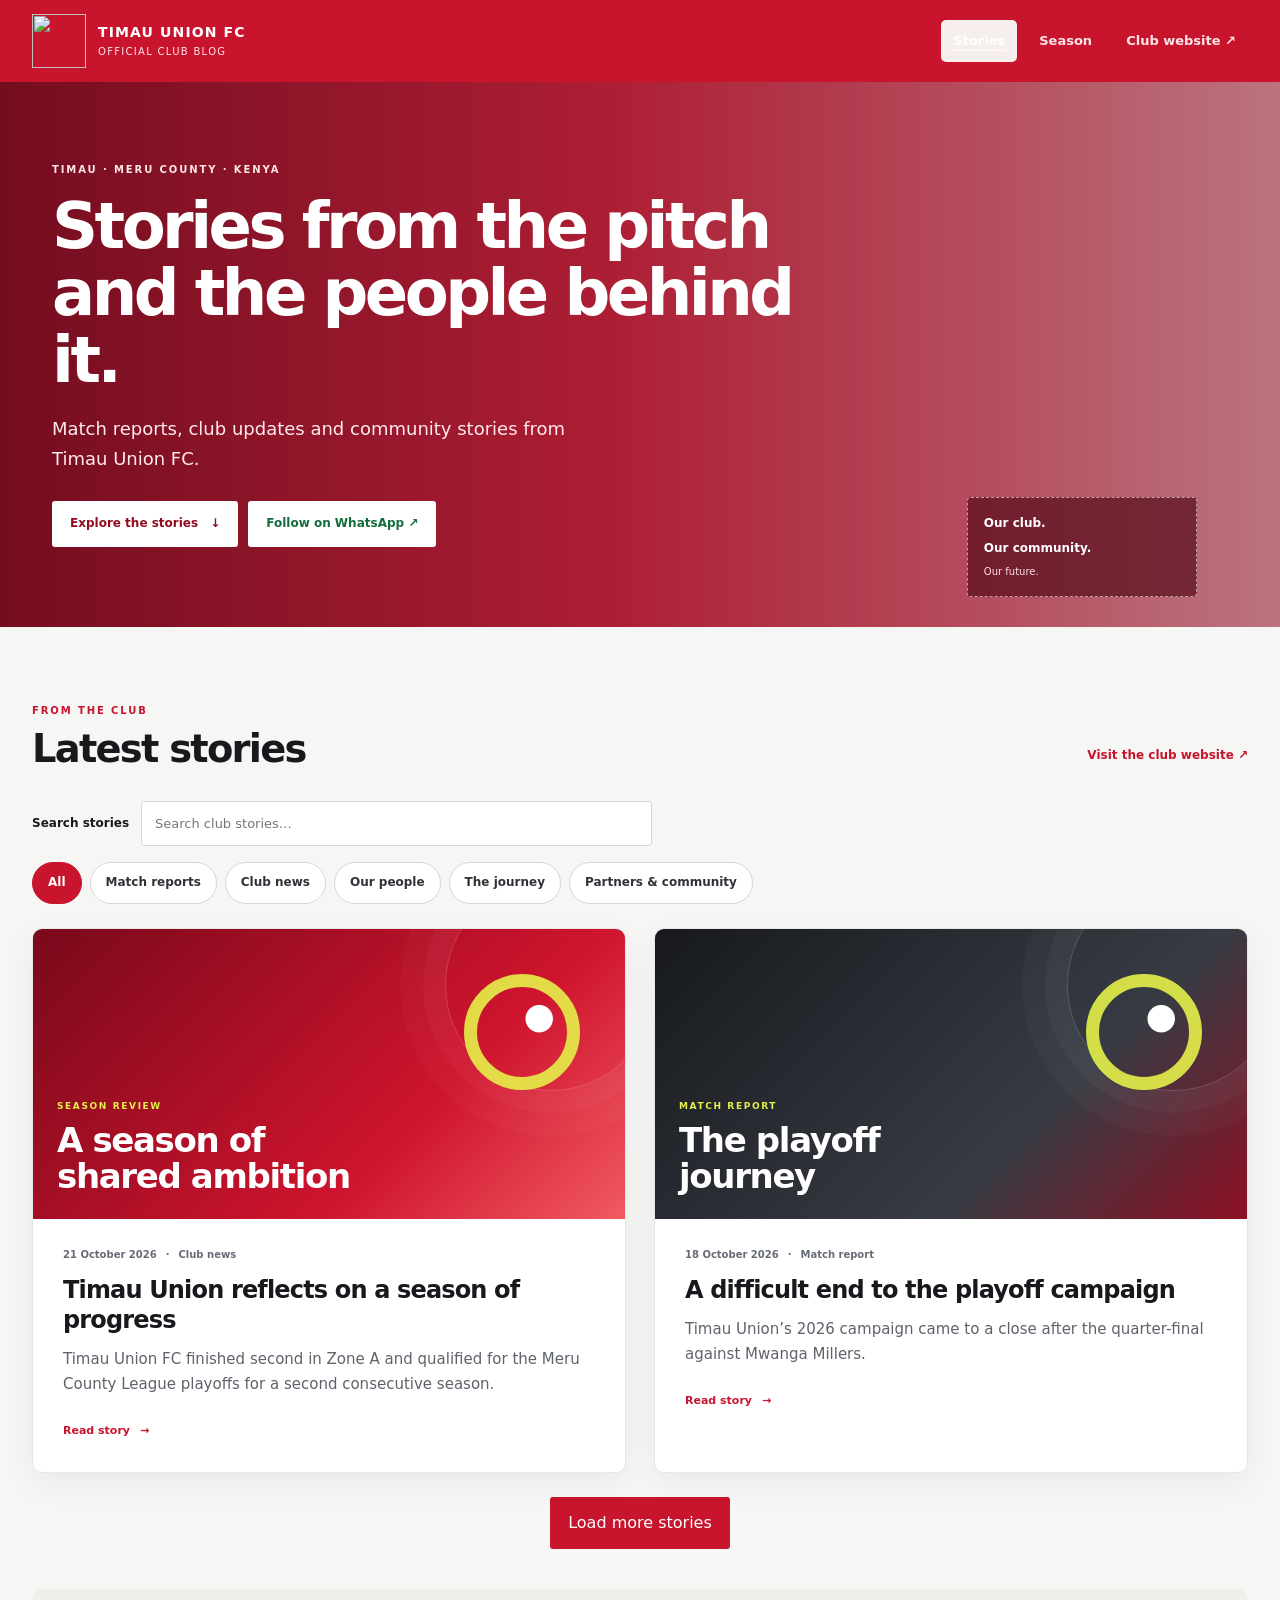
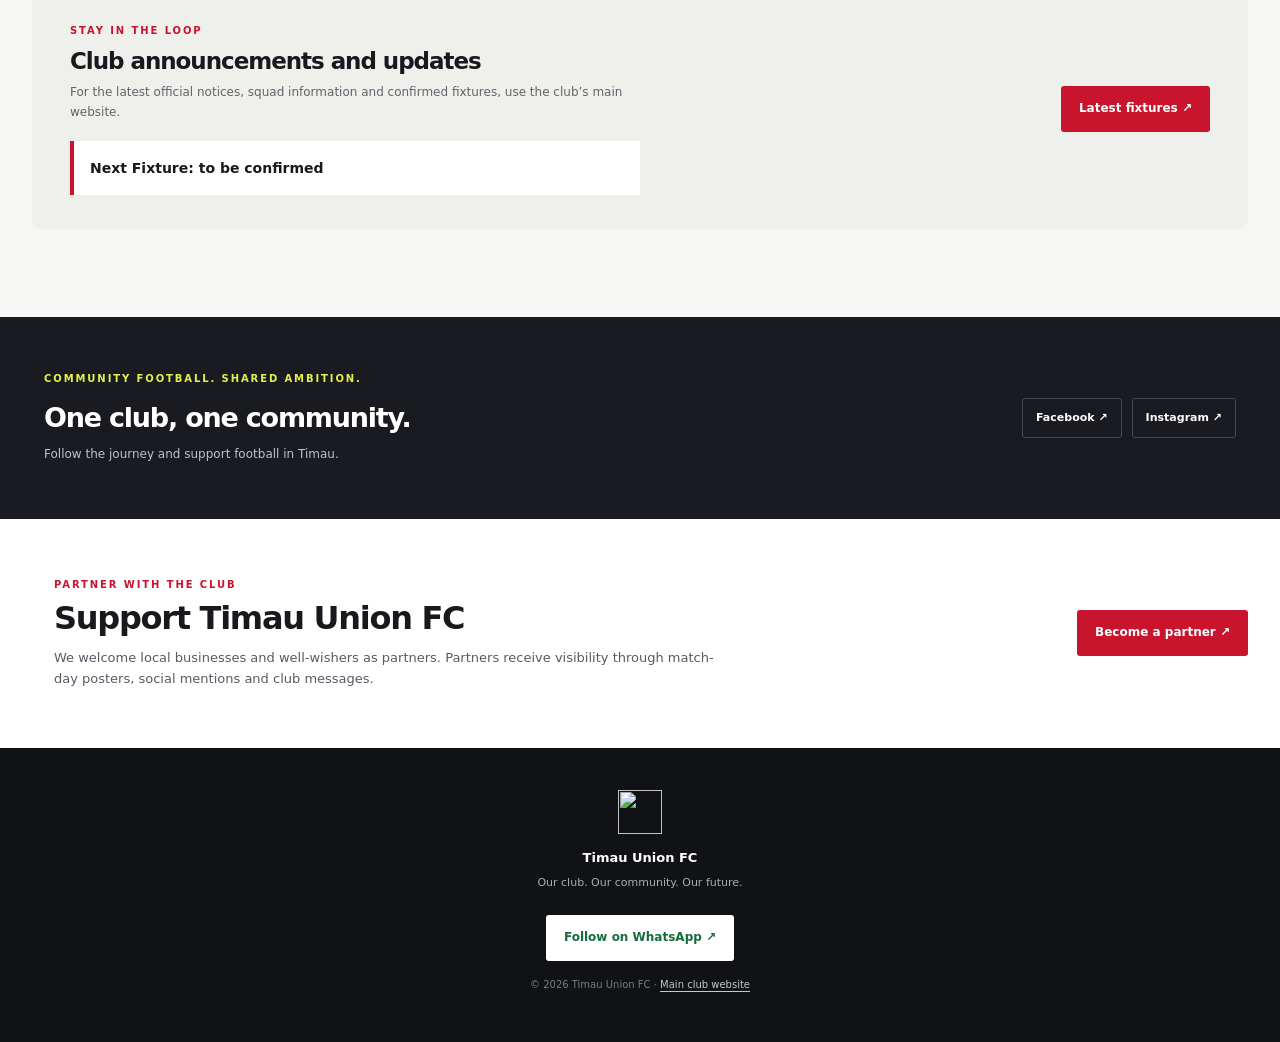
==== commit 099e04ad: "Hide admin sign-in link from public blog" ====
--- a/index.html
+++ b/index.html
@@ -36,7 +36,6 @@
         <a class="active" href="/">Stories</a>
         <a href="https://timauunionfc.co.ke/season.html">Season</a>
         <a href="https://timauunionfc.co.ke/">Club website ↗</a>
-        <a href="/admin.html">Admin sign-in</a>
       </nav>
     </div>
   </header>
